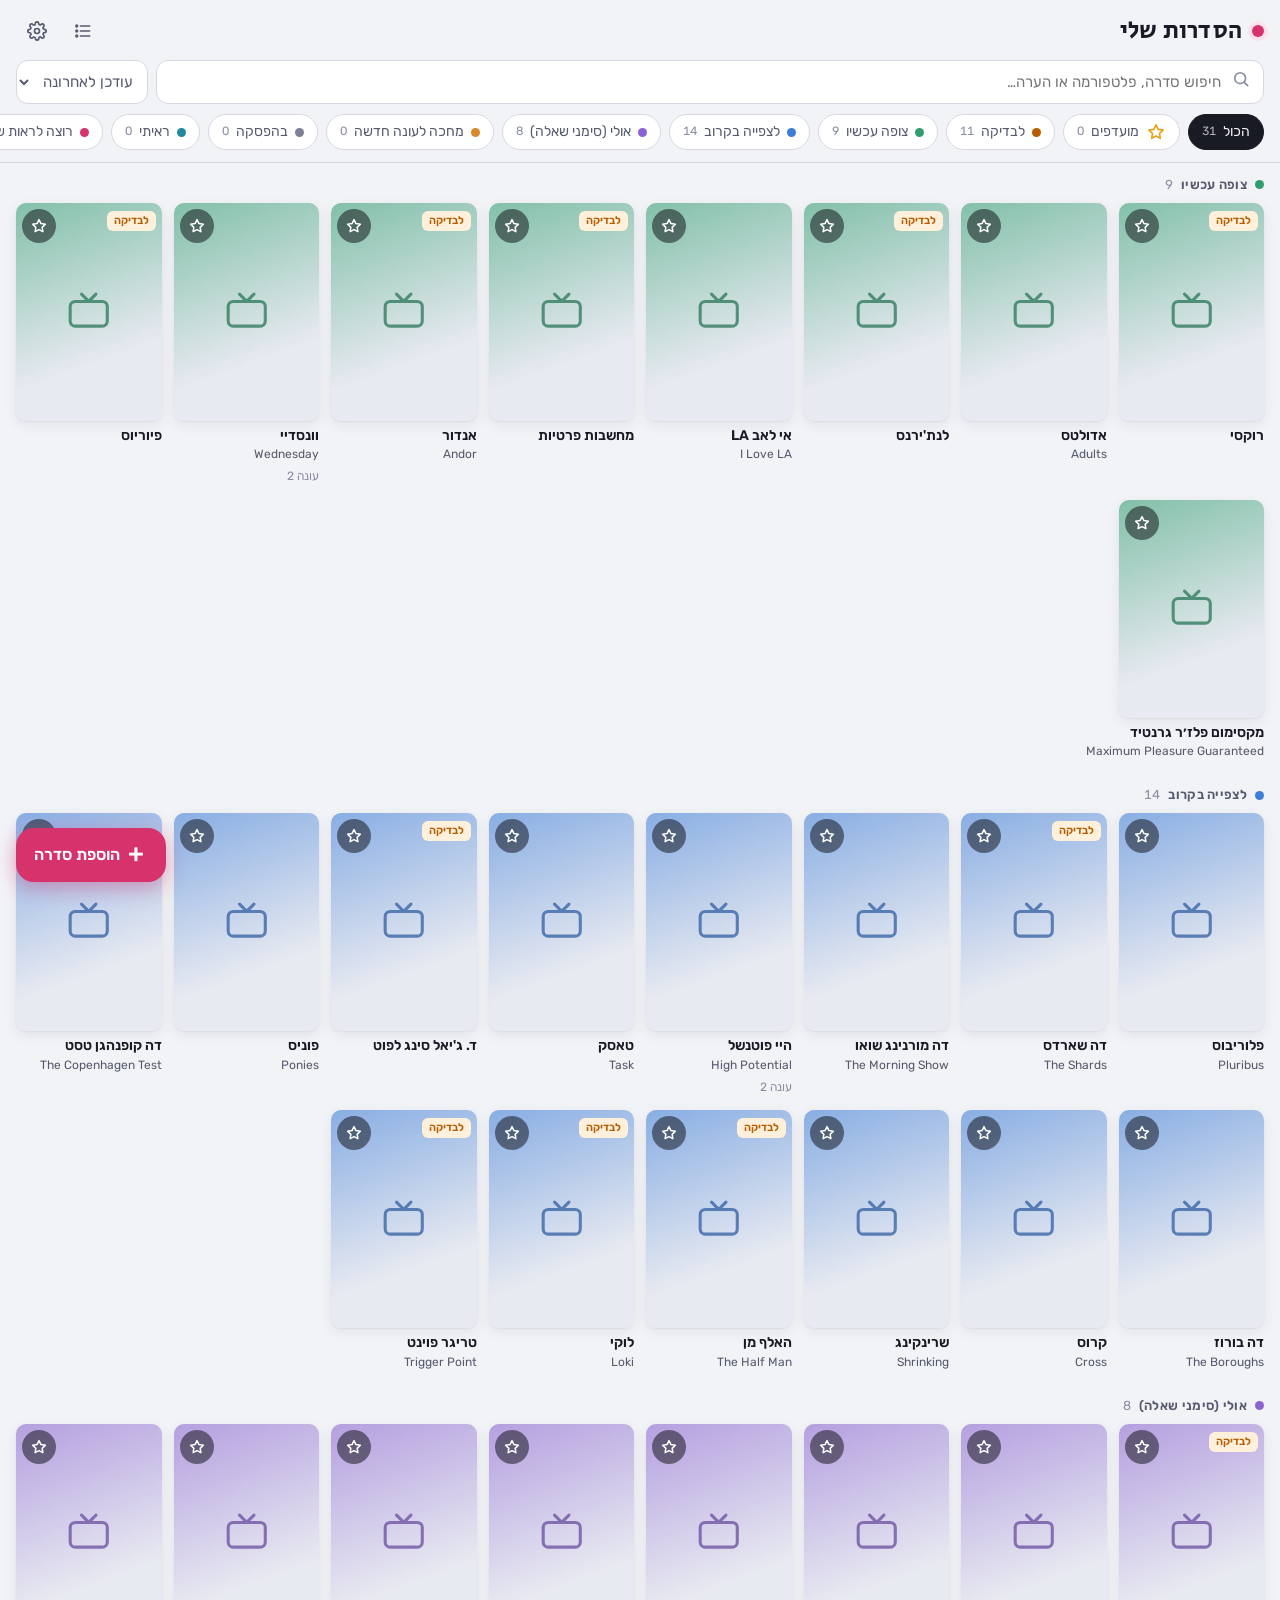
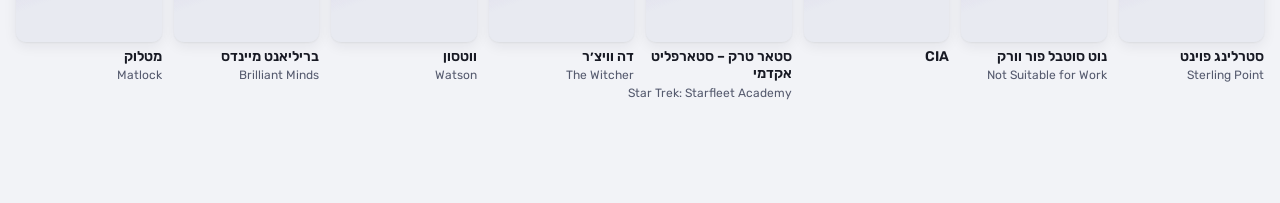
==== index.html @ a77e4aa6 "Series tracker site (static PWA) Co-Authored-By: Claude Opus 5.5 <noreply@anthropic.com> Claude-Sess" ====
<!doctype html>
<html lang="he" dir="rtl">
<head>
<meta charset="utf-8">
<meta name="viewport" content="width=device-width, initial-scale=1, viewport-fit=cover">
<title>הסדרות שלי</title>
<meta name="description" content="מעקב צפייה אישי בסדרות">
<meta name="theme-color" content="#f2f3f7" media="(prefers-color-scheme: light)">
<meta name="theme-color" content="#14151c" media="(prefers-color-scheme: dark)">
<link rel="manifest" href="manifest.webmanifest">
<link rel="icon" href="icons/icon.svg" type="image/svg+xml">
<link rel="apple-touch-icon" href="icons/icon-192.png">
<link rel="preconnect" href="https://fonts.googleapis.com">
<link rel="preconnect" href="https://fonts.gstatic.com" crossorigin>
<link rel="stylesheet" href="https://fonts.googleapis.com/css2?family=Rubik:wght@400;500;600;700&family=Secular+One&display=swap">
<link rel="stylesheet" href="styles.css">
</head>
<body>
<header class="topbar">
  <div class="topbar-row">
    <h1 class="brand"><span class="brand-dot" aria-hidden="true"></span><span id="brandText">הסדרות שלי</span></h1>
    <div class="topbar-actions">
      <button type="button" class="icon-btn" id="viewToggle" aria-label="תצוגה"></button>
      <button type="button" class="icon-btn" id="settingsBtn" aria-label="הגדרות"></button>
    </div>
  </div>
  <div class="search-row">
    <label class="search">
      <span class="search-icon" aria-hidden="true"></span>
      <input type="search" id="searchInput" autocomplete="off" enterkeyhint="search">
    </label>
    <select id="sortSelect" class="sort-select" aria-label="מיון"></select>
  </div>
  <nav class="chips" id="chips" aria-label="קטגוריות"></nav>
</header>

<main id="list" class="list" aria-live="polite"></main>

<button type="button" class="fab" id="addBtn"><span aria-hidden="true">+</span><span id="addBtnText">הוספת סדרה</span></button>

<div class="toast" id="toast" role="status" hidden></div>

<script src="app.js"></script>
</body>
</html>
---- styles.css ----
/* ---------- Tokens ---------- */
:root {
  --bg: #f2f3f7;
  --surface: #ffffff;
  --surface-2: #e8eaf1;
  --line: #d6d9e3;
  --ink: #181a24;
  --ink-2: #555a6e;
  --ink-3: #8a8fa3;
  --accent: #d6336c;        /* "on air" light */
  --accent-ink: #ffffff;
  --accent-soft: #fbe3ec;
  --star: #e8a317;
  --warn: #b85c00;
  --warn-soft: #fff0dc;
  --danger: #c23a2f;
  --shadow: 0 1px 2px rgba(24, 26, 36, .06), 0 4px 14px rgba(24, 26, 36, .07);
  --scrim: rgba(16, 17, 24, .45);
  --radius: 14px;
  --font: "Rubik", "Segoe UI", system-ui, -apple-system, Arial, sans-serif;
  --display: "Secular One", "Rubik", "Segoe UI", system-ui, Arial, sans-serif;
  color-scheme: light;
}
@media (prefers-color-scheme: dark) {
  :root:not([data-theme="light"]) {
    --bg: #14151c;
    --surface: #1d1f29;
    --surface-2: #272a36;
    --line: #333747;
    --ink: #eceef4;
    --ink-2: #a8adbf;
    --ink-3: #737891;
    --accent: #ff5c8f;
    --accent-ink: #1a0710;
    --accent-soft: #3a1a26;
    --star: #ffc53d;
    --warn: #ffb266;
    --warn-soft: #3a2a17;
    --danger: #ff7a6e;
    --shadow: 0 1px 2px rgba(0, 0, 0, .3), 0 6px 18px rgba(0, 0, 0, .28);
    --scrim: rgba(0, 0, 0, .6);
    color-scheme: dark;
  }
}
:root[data-theme="dark"] {
  --bg: #14151c;
  --surface: #1d1f29;
  --surface-2: #272a36;
  --line: #333747;
  --ink: #eceef4;
  --ink-2: #a8adbf;
  --ink-3: #737891;
  --accent: #ff5c8f;
  --accent-ink: #1a0710;
  --accent-soft: #3a1a26;
  --star: #ffc53d;
  --warn: #ffb266;
  --warn-soft: #3a2a17;
  --danger: #ff7a6e;
  --shadow: 0 1px 2px rgba(0, 0, 0, .3), 0 6px 18px rgba(0, 0, 0, .28);
  --scrim: rgba(0, 0, 0, .6);
  color-scheme: dark;
}

/* ---------- Base ---------- */
*, *::before, *::after { box-sizing: border-box; }
html { -webkit-text-size-adjust: 100%; }
body {
  margin: 0;
  background: var(--bg);
  color: var(--ink);
  font: 400 15px/1.45 var(--font);
  min-height: 100vh;
  padding-bottom: calc(96px + env(safe-area-inset-bottom, 0px));
  -webkit-tap-highlight-color: transparent;
}
body.locked { overflow: hidden; }
img { max-width: 100%; display: block; }
button, input, select, textarea { font: inherit; color: inherit; }
button { cursor: pointer; }
[hidden] { display: none !important; }
:focus-visible { outline: 2px solid var(--accent); outline-offset: 2px; }
.ltr { direction: ltr; unicode-bidi: isolate; }
svg.i { width: 20px; height: 20px; fill: none; stroke: currentColor; stroke-width: 2; stroke-linecap: round; stroke-linejoin: round; flex: none; }

/* ---------- Top bar ---------- */
.topbar {
  position: sticky;
  top: 0;
  z-index: 10;
  background: var(--bg);
  padding: calc(10px + env(safe-area-inset-top, 0px)) 16px 8px;
  border-bottom: 1px solid var(--line);
}
.topbar-row { display: flex; align-items: center; justify-content: space-between; gap: 12px; }
.brand {
  margin: 0;
  font: 400 24px/1.1 var(--display);
  display: flex; align-items: center; gap: 10px;
  letter-spacing: .2px;
}
.brand-dot {
  width: 12px; height: 12px; border-radius: 50%;
  background: var(--accent);
  box-shadow: 0 0 0 4px var(--accent-soft);
}
.topbar-actions { display: flex; gap: 4px; }
.icon-btn {
  width: 42px; height: 42px;
  display: inline-grid; place-items: center;
  border: 0; border-radius: 12px;
  background: transparent; color: var(--ink-2);
}
.icon-btn:active { background: var(--surface-2); }

.search-row { display: flex; gap: 8px; margin-top: 8px; }
.search {
  flex: 1; min-width: 0;
  display: flex; align-items: center; gap: 8px;
  background: var(--surface);
  border: 1px solid var(--line);
  border-radius: 12px;
  padding: 0 12px;
  color: var(--ink-3);
}
.search input {
  flex: 1; min-width: 0;
  border: 0; outline: 0; background: transparent;
  height: 42px; color: var(--ink);
}
.search:focus-within { border-color: var(--accent); }
.sort-select {
  flex: none; max-width: 42%;
  height: 44px; padding: 0 10px;
  border: 1px solid var(--line); border-radius: 12px;
  background: var(--surface); color: var(--ink-2);
}

.chips {
  display: flex; gap: 8px;
  overflow-x: auto; scrollbar-width: none;
  margin: 10px -16px 0; padding: 0 16px 4px;
  scroll-padding-inline: 16px;
}
.chips::-webkit-scrollbar { display: none; }
.chip {
  flex: none;
  display: inline-flex; align-items: center; gap: 7px;
  height: 36px; padding: 0 13px;
  border: 1px solid var(--line); border-radius: 999px;
  background: var(--surface); color: var(--ink-2);
  white-space: nowrap; font-size: 14px;
}
.chip .count { font-size: 12px; color: var(--ink-3); font-variant-numeric: tabular-nums; }
.chip[aria-pressed="true"] { background: var(--ink); color: var(--bg); border-color: var(--ink); }
.chip[aria-pressed="true"] .count { color: inherit; opacity: .7; }
.dot { width: 9px; height: 9px; border-radius: 50%; flex: none; background: var(--c, var(--ink-3)); }

/* ---------- List ---------- */
.list { padding: 14px 16px 0; }
.group + .group { margin-top: 22px; }
.group-head {
  display: flex; align-items: center; gap: 8px;
  margin: 0 0 10px;
  font: 600 13px/1.2 var(--font);
  color: var(--ink-2);
  letter-spacing: .3px;
}
.group-head .count { color: var(--ink-3); font-weight: 400; font-variant-numeric: tabular-nums; }

.grid { display: grid; grid-template-columns: repeat(auto-fill, minmax(104px, 1fr)); gap: 14px 12px; }
@media (min-width: 560px) { .grid { grid-template-columns: repeat(auto-fill, minmax(140px, 1fr)); } }

.card { position: relative; min-width: 0; }
.card-open, .row-open {
  display: flex; flex-direction: column; gap: 6px;
  width: 100%; min-width: 0;
  border: 0; padding: 0; margin: 0; background: none; color: inherit; text-align: start;
  border-radius: 10px;
}
.row-open { flex-direction: row; align-items: center; gap: 12px; flex: 1; }
.poster {
  position: relative;
  width: 100%; max-width: 100%;
  aspect-ratio: 2 / 3;
  border-radius: 10px;
  overflow: hidden;
  background: var(--surface-2);
  box-shadow: var(--shadow);
}
.poster img { position: absolute; inset: 0; width: 100%; height: 100%; object-fit: cover; }
.poster-fallback {
  position: absolute; inset: 0;
  display: grid; place-items: center;
  color: color-mix(in srgb, var(--c, #888) 70%, var(--ink));
  background:
    linear-gradient(160deg, color-mix(in srgb, var(--c, #888) 55%, transparent), transparent 70%),
    var(--surface-2);
}
.poster-fallback svg.i { width: 34%; height: auto; stroke-width: 1.5; opacity: .75; }
.fav-btn {
  position: absolute; top: 6px; inset-inline-end: 6px;
  width: 34px; height: 34px;
  display: grid; place-items: center;
  border: 0; border-radius: 50%;
  background: rgba(10, 11, 16, .5);
  color: #fff;
}
.fav-btn svg.i { width: 18px; height: 18px; }
.fav-btn[aria-pressed="true"] { color: var(--star); }
.fav-btn[aria-pressed="true"] svg.i { fill: currentColor; }
.flag {
  position: absolute; top: 8px; inset-inline-start: 6px;
  padding: 2px 7px; border-radius: 6px;
  font-size: 11px; font-weight: 600;
  background: var(--warn-soft); color: var(--warn);
}
.card-title {
  font-weight: 600; font-size: 14px; line-height: 1.25;
  overflow-wrap: anywhere;
  display: -webkit-box; -webkit-line-clamp: 2; -webkit-box-orient: vertical; overflow: hidden;
}
.card-sub { font-size: 12px; color: var(--ink-2); line-height: 1.25; overflow: hidden; text-overflow: ellipsis; white-space: nowrap; margin-top: -3px; }
.card-meta { font-size: 12px; color: var(--ink-3); display: flex; align-items: center; gap: 6px; flex-wrap: wrap; }

.rows { display: flex; flex-direction: column; gap: 8px; }
.row {
  display: flex; align-items: center; gap: 12px;
  width: 100%;
  padding: 8px; border: 0; border-radius: var(--radius);
  background: var(--surface); text-align: start;
  box-shadow: var(--shadow);
}
.row .poster { width: 46px; flex: none; border-radius: 7px; box-shadow: none; }

.row-main { flex: 1; min-width: 0; display: flex; flex-direction: column; gap: 3px; }
.row-title { font-weight: 600; overflow-wrap: anywhere; }
.row .fav-btn { position: static; background: transparent; color: var(--ink-3); width: 40px; height: 40px; flex: none; }
.row .fav-btn[aria-pressed="true"] { color: var(--star); }
.pill-flag { padding: 1px 6px; border-radius: 5px; font-size: 11px; font-weight: 600; background: var(--warn-soft); color: var(--warn); }

.empty {
  margin: 48px auto 0; max-width: 34ch;
  text-align: center; color: var(--ink-2);
}
.empty strong { display: block; font: 400 20px/1.3 var(--display); color: var(--ink); margin-bottom: 6px; }

/* ---------- FAB ---------- */
.fab {
  position: fixed; z-index: 11;
  inset-inline-end: 16px;
  bottom: calc(18px + env(safe-area-inset-bottom, 0px));
  display: inline-flex; align-items: center; gap: 8px;
  height: 54px; padding: 0 22px 0 18px;
  border: 0; border-radius: 18px;
  background: var(--accent); color: var(--accent-ink);
  font-weight: 600; font-size: 16px;
  box-shadow: 0 6px 20px color-mix(in srgb, var(--accent) 40%, transparent);
}
.fab span:first-child { font-size: 26px; line-height: 1; margin-top: -2px; }

/* ---------- Layers (sheets / dialogs) ---------- */
.layer {
  position: fixed; inset: 0; z-index: 50;
  display: flex; align-items: flex-end; justify-content: center;
  background: var(--scrim);
  animation: fade .16s ease-out;
}
.layer.center { align-items: center; padding: 16px; }
.sheet {
  width: 100%; max-width: 640px;
  max-height: 92vh; max-height: 92dvh;
  display: flex; flex-direction: column;
  background: var(--bg);
  border-radius: 20px 20px 0 0;
  animation: rise .2s ease-out;
}
.layer.center .sheet { border-radius: 20px; max-height: 80vh; max-width: 420px; }
.sheet-head {
  display: flex; align-items: center; gap: 8px;
  padding: 10px 12px 10px 16px;
  border-bottom: 1px solid var(--line);
}
[dir="rtl"] .sheet-head { padding: 10px 16px 10px 12px; }
.sheet-head h2 { flex: 1; margin: 0; font: 400 19px/1.2 var(--display); overflow-wrap: anywhere; }
.sheet-body {
  overflow-y: auto; overscroll-behavior: contain;
  padding: 14px 16px calc(18px + env(safe-area-inset-bottom, 0px));
  display: flex; flex-direction: column; gap: 18px;
}
.sheet-foot {
  display: flex; gap: 10px;
  padding: 10px 16px calc(12px + env(safe-area-inset-bottom, 0px));
  border-top: 1px solid var(--line);
}
@keyframes fade { from { opacity: 0; } }
@keyframes rise { from { transform: translateY(30px); opacity: .6; } }
@media (prefers-reduced-motion: reduce) {
  .layer, .sheet { animation: none; }
}

/* ---------- Form pieces ---------- */
.field { display: flex; flex-direction: column; gap: 6px; }
.field > label, .label {
  font-size: 12px; font-weight: 600; letter-spacing: .4px;
  color: var(--ink-2);
}
.hint { font-size: 12px; color: var(--ink-3); }
.input, .textarea, .select {
  width: 100%;
  border: 1px solid var(--line); border-radius: 12px;
  background: var(--surface);
  padding: 10px 12px; min-height: 46px;
}
.textarea { min-height: 84px; resize: vertical; }
.input:focus, .textarea:focus, .select:focus { outline: 0; border-color: var(--accent); }
.two { display: grid; grid-template-columns: 1fr 1fr; gap: 12px; }

.status-grid { display: flex; flex-wrap: wrap; gap: 8px; }
.status-opt {
  display: inline-flex; align-items: center; gap: 7px;
  min-height: 38px; padding: 6px 12px;
  border: 1px solid var(--line); border-radius: 999px;
  background: var(--surface); color: var(--ink);
  font-size: 14px; text-align: start;
}
.status-opt[aria-checked="true"] {
  border-color: var(--c);
  background: color-mix(in srgb, var(--c) 16%, var(--surface));
  font-weight: 600;
}

.toggle-row {
  display: flex; align-items: center; justify-content: space-between; gap: 12px;
  padding: 10px 12px; border-radius: 12px;
  background: var(--surface); border: 1px solid var(--line);
}
.switch {
  position: relative; width: 48px; height: 28px; flex: none;
  border: 0; border-radius: 999px; background: var(--line);
}
.switch::after {
  content: ""; position: absolute; top: 3px; inset-inline-start: 3px;
  width: 22px; height: 22px; border-radius: 50%; background: #fff;
  transition: transform .15s;
}
.switch[aria-checked="true"] { background: var(--accent); }
[dir="ltr"] .switch[aria-checked="true"]::after { transform: translateX(20px); }
[dir="rtl"] .switch[aria-checked="true"]::after { transform: translateX(-20px); }

.stars { display: flex; gap: 2px; direction: ltr; }
[dir="rtl"] .stars { flex-direction: row-reverse; justify-content: flex-end; }
.star-btn { width: 42px; height: 42px; border: 0; background: none; color: var(--ink-3); display: grid; place-items: center; }
.star-btn svg.i { width: 26px; height: 26px; }
.star-btn.on { color: var(--star); }
.star-btn.on svg.i { fill: currentColor; }

.btn {
  display: inline-flex; align-items: center; justify-content: center; gap: 8px;
  min-height: 46px; padding: 0 16px;
  border: 1px solid var(--line); border-radius: 12px;
  background: var(--surface); color: var(--ink);
  font-weight: 500;
}
.btn.primary { background: var(--accent); border-color: var(--accent); color: var(--accent-ink); font-weight: 600; }
.btn.danger { color: var(--danger); }
.btn.danger.solid { background: var(--danger); border-color: var(--danger); color: #fff; }
.btn.grow { flex: 1; }
.btn.small { min-height: 38px; padding: 0 12px; font-size: 14px; }
.btn:disabled { opacity: .5; }
.btn-row { display: flex; flex-wrap: wrap; gap: 8px; }

.image-edit { display: flex; gap: 14px; align-items: flex-start; }
.image-edit .poster { width: 96px; flex: none; }
.image-edit .btn-row { flex-direction: column; flex: 1; }
.image-edit .btn { justify-content: flex-start; }

.notice {
  padding: 10px 12px; border-radius: 12px;
  background: var(--warn-soft); color: var(--warn);
  font-size: 14px;
  display: flex; flex-direction: column; gap: 8px; align-items: flex-start;
}
.error-text { color: var(--danger); font-size: 14px; }

/* ---------- TVmaze results ---------- */
.results { display: flex; flex-direction: column; gap: 8px; }
.result {
  display: flex; align-items: center; gap: 12px;
  width: 100%; padding: 8px;
  border: 1px solid var(--line); border-radius: 12px;
  background: var(--surface); text-align: start;
}
.result .poster { width: 52px; flex: none; border-radius: 6px; box-shadow: none; }
.result-main { flex: 1; min-width: 0; display: flex; flex-direction: column; gap: 2px; }
.result-name { font-weight: 600; overflow-wrap: anywhere; }
.result-meta { font-size: 12px; color: var(--ink-3); }
.source-note { font-size: 12px; color: var(--ink-3); }
.source-note a { color: inherit; }

/* ---------- Settings ---------- */
.section { display: flex; flex-direction: column; gap: 10px; }
.section h3 { margin: 0; font: 400 17px/1.2 var(--display); }
.seg { display: flex; border: 1px solid var(--line); border-radius: 12px; overflow: hidden; background: var(--surface); }
.seg button { flex: 1; min-height: 42px; border: 0; background: none; color: var(--ink-2); }
.seg button[aria-pressed="true"] { background: var(--ink); color: var(--bg); font-weight: 600; }
.cat-row {
  display: grid;
  grid-template-columns: 38px 1fr auto;
  gap: 8px; align-items: center;
  padding: 10px; border-radius: 12px;
  background: var(--surface); border: 1px solid var(--line);
}
.cat-row input[type="color"] { width: 34px; height: 34px; padding: 0; border: 0; border-radius: 50%; background: none; }
.cat-names { display: flex; flex-direction: column; gap: 6px; min-width: 0; }
.cat-names .input { min-height: 38px; padding: 6px 10px; }
.cat-tools { display: flex; flex-direction: column; align-items: center; gap: 2px; }
.cat-tools .icon-btn { width: 36px; height: 32px; }
.cat-foot { grid-column: 1 / -1; display: flex; align-items: center; justify-content: space-between; gap: 8px; font-size: 12px; color: var(--ink-3); }
.cat-foot .btn { min-height: 32px; }

/* ---------- Toast ---------- */
.toast {
  position: fixed; z-index: 90;
  left: 50%; transform: translateX(-50%);
  bottom: calc(86px + env(safe-area-inset-bottom, 0px));
  max-width: calc(100% - 32px);
  padding: 10px 16px; border-radius: 12px;
  background: var(--ink); color: var(--bg);
  font-size: 14px; box-shadow: var(--shadow);
}
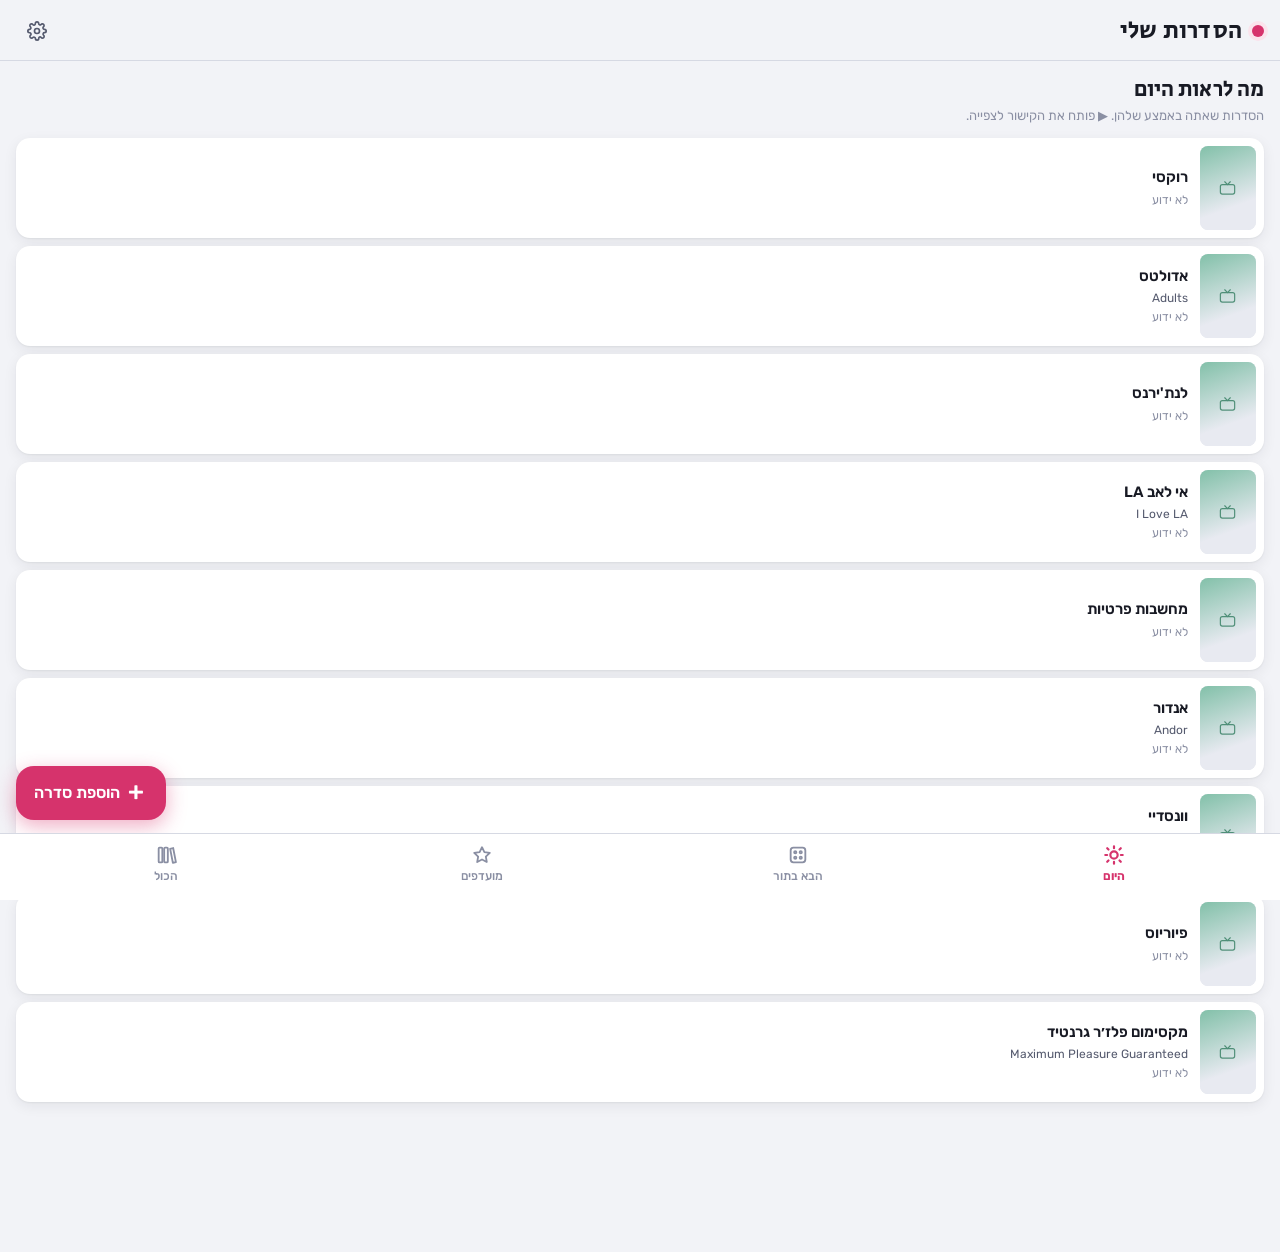
==== commit fe5fa509: "Pages (Today / Up next / Favorites / All), fixed platform list, IMDb links - Bottom navigation with " ====
--- a/index.html
+++ b/index.html
@@ -24,6 +24,7 @@
       <button type="button" class="icon-btn" id="settingsBtn" aria-label="הגדרות"></button>
     </div>
   </div>
+  <div id="libraryTools">
   <div class="search-row">
     <label class="search">
       <span class="search-icon" aria-hidden="true"></span>
@@ -32,12 +33,15 @@
     <select id="sortSelect" class="sort-select" aria-label="מיון"></select>
   </div>
   <nav class="chips" id="chips" aria-label="קטגוריות"></nav>
+  </div>
 </header>
 
 <main id="list" class="list" aria-live="polite"></main>
 
 <button type="button" class="fab" id="addBtn"><span aria-hidden="true">+</span><span id="addBtnText">הוספת סדרה</span></button>
 
+<nav class="bottom-nav" id="bottomNav" aria-label="דפים"></nav>
+
 <div class="toast" id="toast" role="status" hidden></div>
 
 <script src="app.js"></script>
--- a/styles.css
+++ b/styles.css
@@ -71,7 +71,7 @@
   color: var(--ink);
   font: 400 15px/1.45 var(--font);
   min-height: 100vh;
-  padding-bottom: calc(96px + env(safe-area-inset-bottom, 0px));
+  padding-bottom: calc(150px + env(safe-area-inset-bottom, 0px));
   -webkit-tap-highlight-color: transparent;
 }
 body.locked { overflow: hidden; }
@@ -209,6 +209,29 @@
 .fav-btn svg.i { width: 18px; height: 18px; }
 .fav-btn[aria-pressed="true"] { color: var(--star); }
 .fav-btn[aria-pressed="true"] svg.i { fill: currentColor; }
+.poster-overlay {
+  position: absolute; top: 0; left: 0; right: 0;
+  aspect-ratio: 2 / 3; max-width: 100%;
+  pointer-events: none; z-index: 1;
+}
+.play-btn {
+  position: absolute; bottom: 6px; inset-inline-end: 6px;
+  width: 38px; height: 38px;
+  display: grid; place-items: center;
+  border-radius: 50%;
+  background: var(--accent); color: var(--accent-ink);
+  box-shadow: 0 2px 8px rgba(0, 0, 0, .35);
+  pointer-events: auto;
+}
+.play-btn svg.i, .row-play svg.i, .watch-big svg.i { fill: currentColor; stroke: none; }
+.row-play {
+  width: 40px; height: 40px; flex: none;
+  display: grid; place-items: center;
+  border-radius: 50%;
+  background: var(--accent); color: var(--accent-ink);
+}
+.watch-big { text-decoration: none; font-size: 16px; }
+.fav-btn { z-index: 2; }
 .flag {
   position: absolute; top: 8px; inset-inline-start: 6px;
   padding: 2px 7px; border-radius: 6px;
@@ -249,7 +272,7 @@
 .fab {
   position: fixed; z-index: 11;
   inset-inline-end: 16px;
-  bottom: calc(18px + env(safe-area-inset-bottom, 0px));
+  bottom: calc(80px + env(safe-area-inset-bottom, 0px));
   display: inline-flex; align-items: center; gap: 8px;
   height: 54px; padding: 0 22px 0 18px;
   border: 0; border-radius: 18px;
@@ -423,9 +446,84 @@
 .toast {
   position: fixed; z-index: 90;
   left: 50%; transform: translateX(-50%);
-  bottom: calc(86px + env(safe-area-inset-bottom, 0px));
+  bottom: calc(146px + env(safe-area-inset-bottom, 0px));
+  display: flex; align-items: center; gap: 12px;
   max-width: calc(100% - 32px);
   padding: 10px 16px; border-radius: 12px;
   background: var(--ink); color: var(--bg);
   font-size: 14px; box-shadow: var(--shadow);
 }
+
+/* ---------- Bottom navigation ---------- */
+.bottom-nav {
+  position: fixed; z-index: 12;
+  left: 0; right: 0; bottom: 0;
+  display: grid; grid-template-columns: repeat(4, 1fr);
+  padding: 6px 8px calc(6px + env(safe-area-inset-bottom, 0px));
+  background: var(--surface);
+  border-top: 1px solid var(--line);
+}
+.bottom-nav button {
+  display: flex; flex-direction: column; align-items: center; gap: 2px;
+  min-height: 54px; padding: 4px 0;
+  border: 0; border-radius: 12px; background: none;
+  color: var(--ink-3); font-size: 12px; font-weight: 500;
+}
+.bottom-nav button svg.i { width: 22px; height: 22px; }
+.bottom-nav button[aria-current="page"] { color: var(--accent); font-weight: 700; }
+.bottom-nav button[aria-current="page"] svg.i { stroke-width: 2.4; }
+
+/* ---------- Page heads ---------- */
+.page-head { margin: 2px 0 12px; }
+.page-title { margin: 0; font: 400 22px/1.2 var(--display); }
+.page-hint { margin: 4px 0 0; font-size: 13px; color: var(--ink-3); }
+.page-chips { margin: 0 -16px 14px; }
+.group-head { margin-top: 0; }
+.muted { color: var(--ink-3); }
+a.btn { text-decoration: none; }
+
+/* Today / Up next rows */
+.trow {
+  display: flex; align-items: center; gap: 10px; flex-wrap: wrap;
+  padding: 8px; border-radius: var(--radius);
+  background: var(--surface); box-shadow: var(--shadow);
+}
+.trow .row-open { min-width: 60%; }
+.trow .poster { width: 56px; flex: none; border-radius: 8px; box-shadow: none; }
+.trow-actions { display: flex; gap: 6px; margin-inline-start: auto; }
+.watch-now svg.i, .trow-actions svg.i, .pick svg.i[viewBox] { width: 16px; height: 16px; }
+.watch-now svg.i, .trow-actions .primary svg.i, .pick .primary svg.i { fill: currentColor; stroke: none; }
+.watch-now { flex: none; }
+
+/* Pick for me */
+.pick-btn { width: 100%; margin-bottom: 18px; min-height: 52px; font-size: 16px; border-style: dashed; }
+.pick {
+  display: flex; gap: 14px; align-items: flex-start;
+  margin-bottom: 20px; padding: 12px;
+  border-radius: 18px; border: 2px solid var(--accent);
+  background: var(--accent-soft);
+}
+.pick-poster { width: 96px; flex: none; }
+.pick-main { flex: 1; min-width: 0; display: flex; flex-direction: column; gap: 4px; }
+.pick-title { font: 400 20px/1.2 var(--display); overflow-wrap: anywhere; }
+.pick .btn-row { margin-top: 6px; }
+.pick .btn { background: var(--surface); }
+.pick .btn.primary { background: var(--accent); }
+
+/* Editor extras */
+.top-actions .btn { flex: 1; min-width: 40%; }
+.imdb-btn { background: #f5c518; border-color: #f5c518; color: #111; font-weight: 700; }
+
+/* Settings extras */
+.pf-row { display: grid; grid-template-columns: 1fr auto auto; gap: 8px; align-items: center; }
+.cat-page { grid-column: 1 / -1; display: flex; align-items: center; gap: 10px; }
+.cat-page .select { min-height: 38px; padding: 6px 10px; flex: 1; }
+
+.toast-action {
+  border: 0; background: none; color: var(--accent);
+  font-weight: 700; padding: 4px 6px; margin-inline-start: auto;
+}
+
+.card-sub { display: block; margin-top: 0; }
+.start-btn { color: var(--accent); border-color: color-mix(in srgb, var(--accent) 45%, var(--line)); font-weight: 600; }
+.start-btn svg.i { fill: currentColor; stroke: none; width: 14px; height: 14px; }
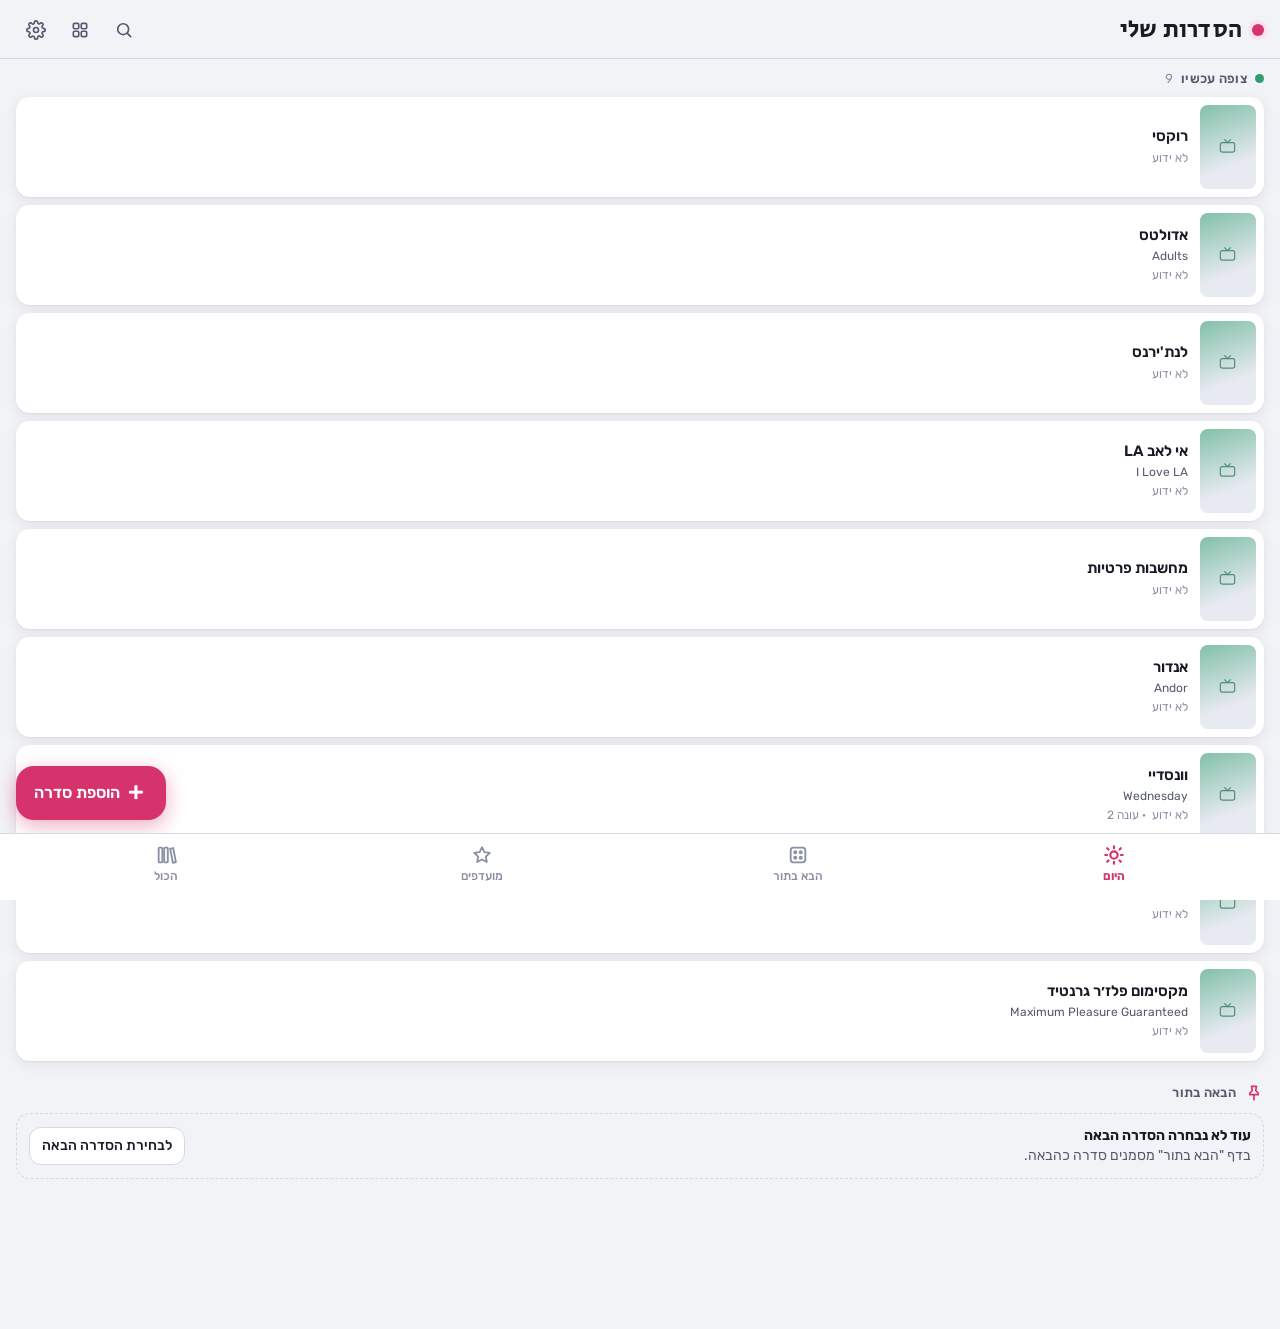
==== commit 268acb32: "Cleaner pages, global search, per-page grid/list, small swipe menu, designs - Pages drop their title" ====
--- a/index.html
+++ b/index.html
@@ -20,19 +20,21 @@
   <div class="topbar-row">
     <h1 class="brand"><span class="brand-dot" aria-hidden="true"></span><span id="brandText">הסדרות שלי</span></h1>
     <div class="topbar-actions">
+      <button type="button" class="icon-btn" id="searchBtn" aria-label="חיפוש"></button>
       <button type="button" class="icon-btn" id="viewToggle" aria-label="תצוגה"></button>
       <button type="button" class="icon-btn" id="settingsBtn" aria-label="הגדרות"></button>
     </div>
   </div>
-  <div id="libraryTools">
-  <div class="search-row">
+  <div class="search-bar" id="searchBar" hidden>
     <label class="search">
       <span class="search-icon" aria-hidden="true"></span>
       <input type="search" id="searchInput" autocomplete="off" enterkeyhint="search">
     </label>
+    <button type="button" class="icon-btn" id="searchClose" aria-label="סגירה"></button>
+  </div>
+  <div class="lib-row" id="libraryTools">
     <select id="sortSelect" class="sort-select" aria-label="מיון"></select>
-  </div>
-  <nav class="chips" id="chips" aria-label="קטגוריות"></nav>
+    <nav class="chips" id="chips" aria-label="קטגוריות"></nav>
   </div>
 </header>
 
--- a/styles.css
+++ b/styles.css
@@ -527,3 +527,203 @@
 .card-sub { display: block; margin-top: 0; }
 .start-btn { color: var(--accent); border-color: color-mix(in srgb, var(--accent) 45%, var(--line)); font-weight: 600; }
 .start-btn svg.i { fill: currentColor; stroke: none; width: 14px; height: 14px; }
+
+/* Next up */
+.next-row { border: 2px solid var(--accent); }
+.trow.is-next { box-shadow: inset 0 0 0 2px var(--accent), var(--shadow); }
+.next-toggle svg.i { width: 15px; height: 15px; }
+.next-toggle[aria-pressed="true"] { background: var(--accent-soft); border-color: var(--accent); color: var(--accent); font-weight: 700; }
+.next-empty {
+  display: flex; align-items: center; justify-content: space-between; gap: 12px; flex-wrap: wrap;
+  padding: 12px; border-radius: var(--radius);
+  border: 1.5px dashed var(--line); color: var(--ink-2); font-size: 14px;
+}
+.next-empty strong { color: var(--ink); }
+
+/* Swipe to move */
+.card, .row, .trow { touch-action: pan-y; transition: transform .18s ease-out, opacity .18s; }
+.card.swiping, .row.swiping, .trow.swiping { transition: none; }
+@media (prefers-reduced-motion: reduce) { .card, .row, .trow { transition: none; } }
+.move-list { display: flex; flex-direction: column; gap: 8px; }
+.move-opt {
+  display: flex; align-items: center; gap: 10px;
+  width: 100%; min-height: 50px; padding: 0 14px;
+  border: 1px solid var(--line); border-radius: 12px;
+  background: var(--surface); color: var(--ink);
+  font-size: 16px; text-align: start;
+}
+.move-opt .hint { margin-inline-start: auto; }
+.move-opt .dot { width: 12px; height: 12px; }
+.move-opt[aria-current="true"] { border-color: var(--c); background: color-mix(in srgb, var(--c) 14%, var(--surface)); font-weight: 600; }
+
+/* ---------- Search bar + library row ---------- */
+.search-bar { display: flex; align-items: center; gap: 6px; margin-top: 8px; }
+.search-bar .search { flex: 1; }
+.lib-row { display: flex; align-items: center; gap: 8px; margin-top: 8px; }
+.lib-row .sort-select { height: 36px; max-width: 34%; padding: 0 8px; font-size: 13px; }
+.lib-row .chips { flex: 1; min-width: 0; margin: 0; padding: 0 0 2px; }
+.topbar-actions .icon-btn { width: 40px; height: 40px; }
+.list { padding-top: 12px; }
+
+/* ---------- Editor selects ---------- */
+.select {
+  appearance: none; -webkit-appearance: none;
+  background-image: linear-gradient(45deg, transparent 50%, var(--ink-3) 50%), linear-gradient(135deg, var(--ink-3) 50%, transparent 50%);
+  background-size: 6px 6px, 6px 6px;
+  background-repeat: no-repeat;
+  background-position: left 16px center, left 10px center;
+  padding-inline-end: 30px;
+}
+[dir="ltr"] .select { background-position: right 10px center, right 16px center; }
+#fStatus { border-inline-start: 5px solid var(--c, var(--line)); }
+.compact-toggle { min-height: 46px; padding: 6px 12px; }
+
+/* ---------- Small move menu ---------- */
+.pop-layer { background: rgba(10, 11, 16, .25); align-items: stretch; justify-content: stretch; }
+.pop {
+  position: fixed; left: 12px; top: 30%;
+  width: min(250px, calc(100vw - 24px));
+  max-height: calc(100vh - 16px); overflow-y: auto;
+  padding: 6px;
+  border-radius: 16px;
+  background: var(--surface); border: 1px solid var(--line);
+  box-shadow: 0 12px 36px rgba(0, 0, 0, .28);
+  animation: pop-in .14s ease-out;
+}
+@keyframes pop-in { from { opacity: 0; transform: scale(.96); } }
+@media (prefers-reduced-motion: reduce) { .pop { animation: none; } }
+.pop-title {
+  padding: 6px 10px 6px; font-size: 12px; font-weight: 600; color: var(--ink-3);
+  white-space: nowrap; overflow: hidden; text-overflow: ellipsis;
+}
+.pop-opt {
+  display: flex; align-items: center; gap: 10px;
+  width: 100%; min-height: 40px; padding: 0 10px;
+  border: 0; border-radius: 10px; background: none; color: var(--ink);
+  font-size: 15px; text-align: start;
+}
+.pop-opt:active, .pop-opt:focus-visible { background: var(--surface-2); }
+.pop-opt[aria-current="true"] { background: color-mix(in srgb, var(--c) 16%, var(--surface)); font-weight: 600; }
+.pop-opt svg.i { width: 17px; height: 17px; color: var(--ink-3); }
+.pop-opt[aria-pressed="true"] { color: var(--accent); font-weight: 600; }
+.pop-opt[aria-pressed="true"] svg.i { color: var(--accent); }
+.pop-sep { height: 1px; margin: 4px 6px; background: var(--line); }
+.card.is-next .poster { box-shadow: 0 0 0 3px var(--accent), var(--shadow); }
+
+/* ---------- Design picker ---------- */
+.design-list { display: flex; flex-direction: column; gap: 8px; }
+.design-opt {
+  display: flex; align-items: center; gap: 12px;
+  width: 100%; padding: 10px 12px;
+  border: 1px solid var(--line); border-radius: 14px;
+  background: var(--surface); color: var(--ink); text-align: start;
+}
+.design-opt > span:last-child { display: flex; flex-direction: column; gap: 2px; }
+.design-opt[aria-pressed="true"] { border-color: var(--accent); box-shadow: inset 0 0 0 1px var(--accent); }
+.design-swatch { display: grid; grid-template-columns: repeat(3, 12px); gap: 3px; padding: 7px; border-radius: 10px; flex: none; }
+.design-swatch i { display: block; height: 22px; border-radius: 3px; }
+.design-swatch-classic { background: #eef0f5; }
+.design-swatch-classic i { background: #fff; box-shadow: 0 1px 3px rgba(0,0,0,.2); }
+.design-swatch-classic i:first-child { background: #d6336c; }
+.design-swatch-cinema { background: #0c0b10; }
+.design-swatch-cinema i { background: #22202a; height: 30px; }
+.design-swatch-cinema i:first-child { background: #e8b64c; }
+.design-swatch-compact { background: #f7f7f5; grid-template-columns: 36px; }
+.design-swatch-compact i { height: 5px; background: #c9ccd4; }
+.design-swatch-compact i:first-child { background: #2f7d6d; }
+
+/* =================================================================
+   Design: Cinema — always dark, poster-first, floating navigation
+   ================================================================= */
+:root[data-design="cinema"] {
+  --bg: #0c0b10;
+  --surface: #17161d;
+  --surface-2: #211f29;
+  --line: #2c2a35;
+  --ink: #f4efe4;
+  --ink-2: #bdb6a8;
+  --ink-3: #847d71;
+  --accent: #e8b64c;
+  --accent-ink: #1a1405;
+  --accent-soft: #3a2f16;
+  --star: #f1c75b;
+  --warn: #ffb266;
+  --warn-soft: #3a2a17;
+  --danger: #ff7a6e;
+  --shadow: 0 8px 22px rgba(0, 0, 0, .5);
+  --scrim: rgba(0, 0, 0, .66);
+  color-scheme: dark;
+}
+[data-design="cinema"] .topbar { border-bottom: 0; background: linear-gradient(var(--bg) 70%, transparent); }
+[data-design="cinema"] .brand { font-size: 22px; letter-spacing: .5px; }
+[data-design="cinema"] .grid { grid-template-columns: repeat(2, minmax(0, 1fr)); gap: 18px 14px; }
+@media (min-width: 560px) { [data-design="cinema"] .grid { grid-template-columns: repeat(auto-fill, minmax(180px, 1fr)); } }
+[data-design="cinema"] .poster { border-radius: 14px; }
+[data-design="cinema"] .card-title { font: 400 17px/1.2 var(--display); }
+[data-design="cinema"] .group-head { font: 400 19px/1.2 var(--display); color: var(--ink); letter-spacing: .2px; margin-bottom: 12px; }
+[data-design="cinema"] .group-head .dot { width: 8px; height: 22px; border-radius: 3px; }
+[data-design="cinema"] .group + .group { margin-top: 30px; }
+[data-design="cinema"] .row, [data-design="cinema"] .trow { background: var(--surface); box-shadow: none; border: 1px solid var(--line); }
+[data-design="cinema"] .row .poster, [data-design="cinema"] .trow .poster { width: 72px; border-radius: 10px; }
+[data-design="cinema"] .row-title { font: 400 17px/1.2 var(--display); }
+[data-design="cinema"] .bottom-nav {
+  left: 14px; right: 14px; bottom: calc(10px + env(safe-area-inset-bottom, 0px));
+  padding: 4px 6px; border-radius: 22px; border: 1px solid var(--line);
+  background: color-mix(in srgb, var(--surface) 88%, transparent);
+  backdrop-filter: blur(12px); -webkit-backdrop-filter: blur(12px);
+  box-shadow: 0 10px 30px rgba(0, 0, 0, .55);
+}
+[data-design="cinema"] .bottom-nav button { min-height: 50px; }
+[data-design="cinema"] .fab {
+  width: 58px; height: 58px; padding: 0; justify-content: center; border-radius: 50%;
+  bottom: calc(86px + env(safe-area-inset-bottom, 0px));
+}
+[data-design="cinema"] .fab #addBtnText { position: absolute; width: 1px; height: 1px; overflow: hidden; clip: rect(0 0 0 0); }
+[data-design="cinema"] .fab span:first-child { margin: -3px 0 0; font-size: 30px; }
+[data-design="cinema"] .next-row, [data-design="cinema"] .pick { background: linear-gradient(120deg, var(--accent-soft), var(--surface)); }
+[data-design="cinema"] .imdb-btn { color: #111; }
+
+/* =================================================================
+   Design: Compact — dense list, small thumbnails, flat surfaces
+   ================================================================= */
+[data-design="compact"] body { font-size: 14px; }
+[data-design="compact"] .topbar { padding-top: calc(6px + env(safe-area-inset-top, 0px)); padding-bottom: 6px; }
+[data-design="compact"] .brand { font-size: 19px; }
+[data-design="compact"] .brand-dot { width: 9px; height: 9px; box-shadow: none; }
+[data-design="compact"] .list { padding-top: 8px; }
+[data-design="compact"] .group + .group { margin-top: 14px; }
+[data-design="compact"] .group-head { margin-bottom: 4px; font-size: 12px; text-transform: uppercase; }
+[data-design="compact"] .rows { gap: 0; border-radius: 12px; overflow: hidden; border: 1px solid var(--line); }
+[data-design="compact"] .row, [data-design="compact"] .trow {
+  border-radius: 0; box-shadow: none; padding: 6px 10px; gap: 8px;
+  background: var(--surface); border-bottom: 1px solid var(--line);
+}
+[data-design="compact"] .rows > :last-child { border-bottom: 0; }
+[data-design="compact"] .row .poster, [data-design="compact"] .trow .poster { width: 34px; border-radius: 5px; }
+[data-design="compact"] .poster-fallback svg.i { width: 50%; }
+[data-design="compact"] .row-main { gap: 0; }
+[data-design="compact"] .row-title { font-size: 14px; }
+[data-design="compact"] .card-sub, [data-design="compact"] .card-meta { font-size: 11px; }
+[data-design="compact"] .trow .row-open { min-width: 50%; }
+[data-design="compact"] .btn.small { min-height: 32px; padding: 0 10px; font-size: 13px; }
+[data-design="compact"] .grid { grid-template-columns: repeat(auto-fill, minmax(78px, 1fr)); gap: 10px 8px; }
+[data-design="compact"] .grid .poster { border-radius: 6px; box-shadow: none; }
+[data-design="compact"] .grid .card-title { font-size: 12px; }
+[data-design="compact"] .grid .card-sub { display: none; }
+[data-design="compact"] .fav-btn { width: 26px; height: 26px; top: 4px; inset-inline-end: 4px; }
+[data-design="compact"] .fav-btn svg.i { width: 14px; height: 14px; }
+[data-design="compact"] .play-btn { width: 28px; height: 28px; bottom: 4px; inset-inline-end: 4px; }
+[data-design="compact"] .play-btn svg.i { width: 14px; height: 14px; }
+[data-design="compact"] .flag { font-size: 9px; padding: 1px 4px; top: 4px; inset-inline-start: 4px; }
+[data-design="compact"] .chip { height: 30px; padding: 0 10px; font-size: 13px; }
+[data-design="compact"] .bottom-nav { padding-top: 2px; padding-bottom: calc(2px + env(safe-area-inset-bottom, 0px)); }
+[data-design="compact"] .bottom-nav button { min-height: 44px; font-size: 11px; }
+[data-design="compact"] .fab { height: 46px; padding: 0 16px 0 14px; border-radius: 14px; font-size: 14px; bottom: calc(62px + env(safe-area-inset-bottom, 0px)); }
+[data-design="compact"] body { padding-bottom: calc(120px + env(safe-area-inset-bottom, 0px)); }
+[data-design="compact"] .pick { padding: 8px; gap: 10px; }
+[data-design="compact"] .pick-poster { width: 64px; }
+[data-design="compact"] .pick-btn { min-height: 40px; margin-bottom: 12px; }
+
+/* A swiped row must never make the page scroll sideways (RTL overflows to the left). */
+.list { overflow-x: clip; }
+[data-design="compact"] .next-row { border-radius: 12px; border: 2px solid var(--accent); }
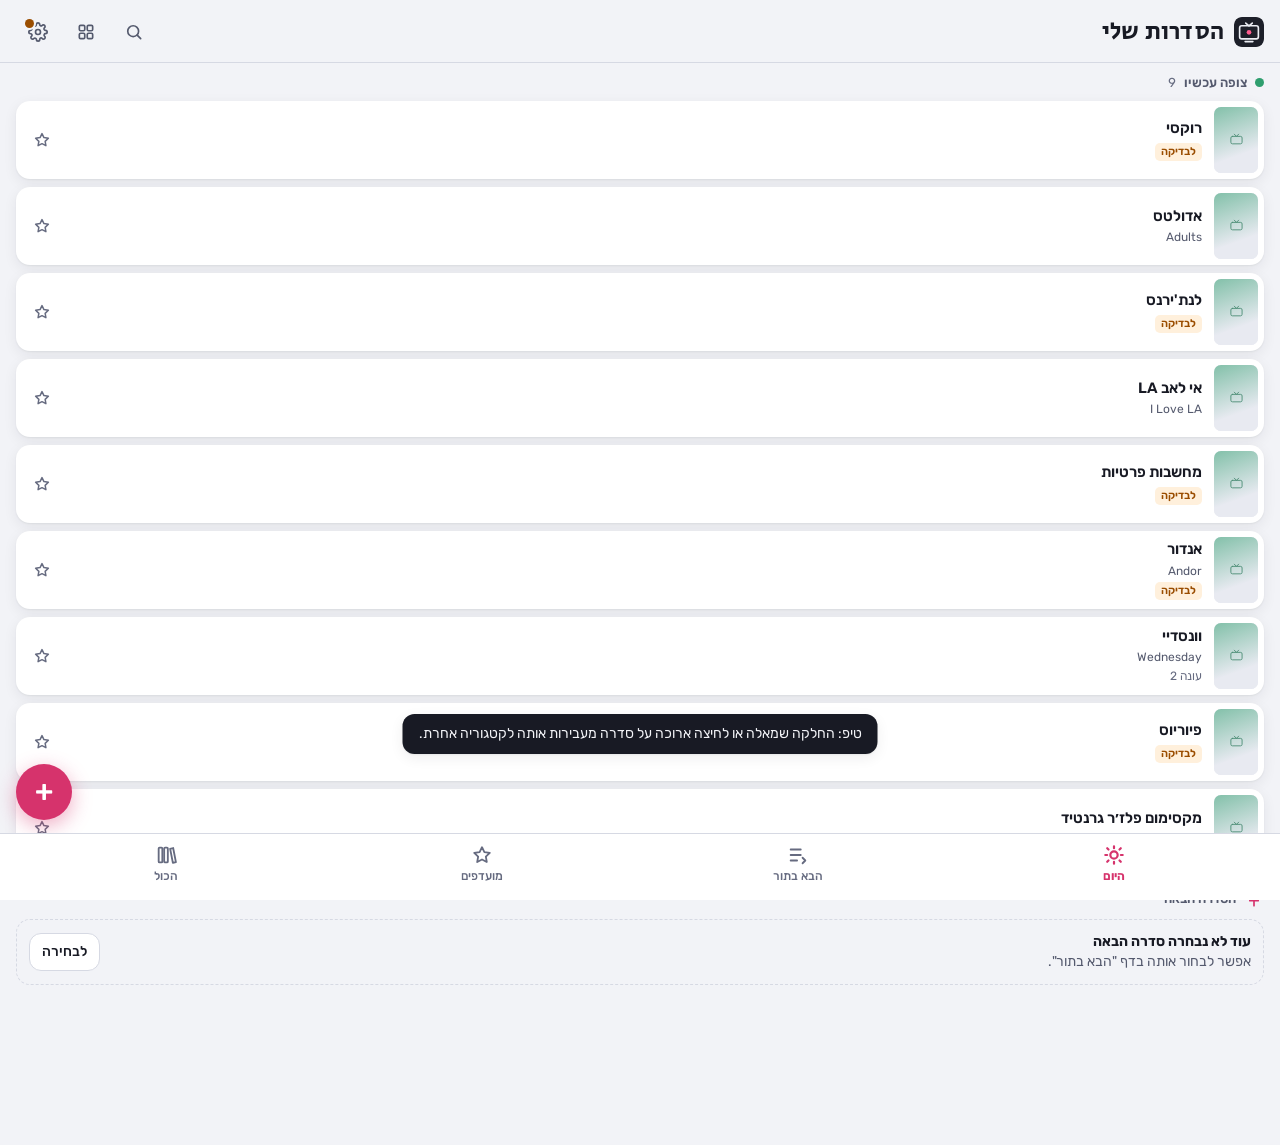
==== commit 8618a9a9: "New logo: fanned posters with a play button and a favorite star - App icon (192/512 PNG + SVG), a ma" ====
--- a/index.html
+++ b/index.html
@@ -9,6 +9,7 @@
 <meta name="theme-color" content="#14151c" media="(prefers-color-scheme: dark)">
 <link rel="manifest" href="manifest.webmanifest">
 <link rel="icon" href="icons/icon.svg" type="image/svg+xml">
+<link rel="icon" href="icons/favicon-32.png" sizes="32x32" type="image/png">
 <link rel="apple-touch-icon" href="icons/icon-192.png">
 <link rel="preconnect" href="https://fonts.googleapis.com">
 <link rel="preconnect" href="https://fonts.gstatic.com" crossorigin>
@@ -18,7 +19,7 @@
 <body>
 <header class="topbar">
   <div class="topbar-row">
-    <h1 class="brand"><span class="brand-dot" aria-hidden="true"></span><span id="brandText">הסדרות שלי</span></h1>
+    <h1 class="brand"><img class="brand-logo" src="icons/icon.svg" alt="" width="30" height="30"><span id="brandText">הסדרות שלי</span></h1>
     <div class="topbar-actions">
       <button type="button" class="icon-btn" id="searchBtn" aria-label="חיפוש"></button>
       <button type="button" class="icon-btn" id="viewToggle" aria-label="תצוגה"></button>
--- a/styles.css
+++ b/styles.css
@@ -6,12 +6,13 @@
   --line: #d6d9e3;
   --ink: #181a24;
   --ink-2: #555a6e;
-  --ink-3: #8a8fa3;
+  --ink-3: #666b80;
+  --field-line: #a3a8b8;
   --accent: #d6336c;        /* "on air" light */
   --accent-ink: #ffffff;
   --accent-soft: #fbe3ec;
-  --star: #e8a317;
-  --warn: #b85c00;
+  --star: #b07800;
+  --warn: #9a4d00;
   --warn-soft: #fff0dc;
   --danger: #c23a2f;
   --shadow: 0 1px 2px rgba(24, 26, 36, .06), 0 4px 14px rgba(24, 26, 36, .07);
@@ -29,7 +30,8 @@
     --line: #333747;
     --ink: #eceef4;
     --ink-2: #a8adbf;
-    --ink-3: #737891;
+    --ink-3: #8a8fa3;
+    --field-line: #4d5266;
     --accent: #ff5c8f;
     --accent-ink: #1a0710;
     --accent-soft: #3a1a26;
@@ -49,7 +51,8 @@
   --line: #333747;
   --ink: #eceef4;
   --ink-2: #a8adbf;
-  --ink-3: #737891;
+  --ink-3: #8a8fa3;
+  --field-line: #4d5266;
   --accent: #ff5c8f;
   --accent-ink: #1a0710;
   --accent-soft: #3a1a26;
@@ -331,7 +334,7 @@
 .hint { font-size: 12px; color: var(--ink-3); }
 .input, .textarea, .select {
   width: 100%;
-  border: 1px solid var(--line); border-radius: 12px;
+  border: 1px solid var(--field-line); border-radius: 12px;
   background: var(--surface);
   padding: 10px 12px; min-height: 46px;
 }
@@ -571,10 +574,10 @@
   background-image: linear-gradient(45deg, transparent 50%, var(--ink-3) 50%), linear-gradient(135deg, var(--ink-3) 50%, transparent 50%);
   background-size: 6px 6px, 6px 6px;
   background-repeat: no-repeat;
-  background-position: left 16px center, left 10px center;
+  background-position: left 10px center, left 16px center;
   padding-inline-end: 30px;
 }
-[dir="ltr"] .select { background-position: right 10px center, right 16px center; }
+[dir="ltr"] .select { background-position: right 16px center, right 10px center; }
 #fStatus { border-inline-start: 5px solid var(--c, var(--line)); }
 .compact-toggle { min-height: 46px; padding: 6px 12px; }
 
@@ -635,7 +638,8 @@
 /* =================================================================
    Design: Cinema — always dark, poster-first, floating navigation
    ================================================================= */
-:root[data-design="cinema"] {
+:root[data-design~="cinema"] {
+  --field-line: #4a4656;
   --bg: #0c0b10;
   --surface: #17161d;
   --surface-2: #211f29;
@@ -654,76 +658,314 @@
   --scrim: rgba(0, 0, 0, .66);
   color-scheme: dark;
 }
-[data-design="cinema"] .topbar { border-bottom: 0; background: linear-gradient(var(--bg) 70%, transparent); }
-[data-design="cinema"] .brand { font-size: 22px; letter-spacing: .5px; }
-[data-design="cinema"] .grid { grid-template-columns: repeat(2, minmax(0, 1fr)); gap: 18px 14px; }
-@media (min-width: 560px) { [data-design="cinema"] .grid { grid-template-columns: repeat(auto-fill, minmax(180px, 1fr)); } }
-[data-design="cinema"] .poster { border-radius: 14px; }
-[data-design="cinema"] .card-title { font: 400 17px/1.2 var(--display); }
-[data-design="cinema"] .group-head { font: 400 19px/1.2 var(--display); color: var(--ink); letter-spacing: .2px; margin-bottom: 12px; }
-[data-design="cinema"] .group-head .dot { width: 8px; height: 22px; border-radius: 3px; }
-[data-design="cinema"] .group + .group { margin-top: 30px; }
-[data-design="cinema"] .row, [data-design="cinema"] .trow { background: var(--surface); box-shadow: none; border: 1px solid var(--line); }
-[data-design="cinema"] .row .poster, [data-design="cinema"] .trow .poster { width: 72px; border-radius: 10px; }
-[data-design="cinema"] .row-title { font: 400 17px/1.2 var(--display); }
-[data-design="cinema"] .bottom-nav {
+[data-design~="cinema"] .topbar { border-bottom: 0; background: linear-gradient(var(--bg) 70%, transparent); }
+[data-design~="cinema"] .brand { font-size: 22px; letter-spacing: .5px; }
+[data-design~="cinema"] .grid { grid-template-columns: repeat(2, minmax(0, 1fr)); gap: 18px 14px; }
+@media (min-width: 560px) { [data-design~="cinema"] .grid { grid-template-columns: repeat(auto-fill, minmax(180px, 1fr)); } }
+[data-design~="cinema"] .poster { border-radius: 14px; }
+[data-design~="cinema"] .card-title { font: 400 17px/1.2 var(--display); }
+[data-design~="cinema"] .group-head { font: 400 19px/1.2 var(--display); color: var(--ink); letter-spacing: .2px; margin-bottom: 12px; }
+[data-design~="cinema"] .group-head .dot { width: 8px; height: 22px; border-radius: 3px; }
+[data-design~="cinema"] .group + .group { margin-top: 30px; }
+[data-design~="cinema"] .row, [data-design~="cinema"] .trow { background: var(--surface); box-shadow: none; border: 1px solid var(--line); }
+[data-design~="cinema"] .row .poster, [data-design~="cinema"] .trow .poster { width: 72px; border-radius: 10px; }
+[data-design~="cinema"] .row-title { font: 400 17px/1.2 var(--display); }
+[data-design~="cinema"] .bottom-nav {
   left: 14px; right: 14px; bottom: calc(10px + env(safe-area-inset-bottom, 0px));
   padding: 4px 6px; border-radius: 22px; border: 1px solid var(--line);
   background: color-mix(in srgb, var(--surface) 88%, transparent);
   backdrop-filter: blur(12px); -webkit-backdrop-filter: blur(12px);
   box-shadow: 0 10px 30px rgba(0, 0, 0, .55);
 }
-[data-design="cinema"] .bottom-nav button { min-height: 50px; }
-[data-design="cinema"] .fab {
+[data-design~="cinema"] .bottom-nav button { min-height: 50px; }
+[data-design~="cinema"] .fab {
   width: 58px; height: 58px; padding: 0; justify-content: center; border-radius: 50%;
   bottom: calc(86px + env(safe-area-inset-bottom, 0px));
 }
-[data-design="cinema"] .fab #addBtnText { position: absolute; width: 1px; height: 1px; overflow: hidden; clip: rect(0 0 0 0); }
-[data-design="cinema"] .fab span:first-child { margin: -3px 0 0; font-size: 30px; }
-[data-design="cinema"] .next-row, [data-design="cinema"] .pick { background: linear-gradient(120deg, var(--accent-soft), var(--surface)); }
-[data-design="cinema"] .imdb-btn { color: #111; }
+[data-design~="cinema"] .fab #addBtnText { position: absolute; width: 1px; height: 1px; overflow: hidden; clip: rect(0 0 0 0); }
+[data-design~="cinema"] .fab span:first-child { margin: -3px 0 0; font-size: 30px; }
+[data-design~="cinema"] .next-row, [data-design~="cinema"] .pick { background: linear-gradient(120deg, var(--accent-soft), var(--surface)); }
+[data-design~="cinema"] .imdb-btn { color: #111; }
 
 /* =================================================================
    Design: Compact — dense list, small thumbnails, flat surfaces
    ================================================================= */
-[data-design="compact"] body { font-size: 14px; }
-[data-design="compact"] .topbar { padding-top: calc(6px + env(safe-area-inset-top, 0px)); padding-bottom: 6px; }
-[data-design="compact"] .brand { font-size: 19px; }
-[data-design="compact"] .brand-dot { width: 9px; height: 9px; box-shadow: none; }
-[data-design="compact"] .list { padding-top: 8px; }
-[data-design="compact"] .group + .group { margin-top: 14px; }
-[data-design="compact"] .group-head { margin-bottom: 4px; font-size: 12px; text-transform: uppercase; }
-[data-design="compact"] .rows { gap: 0; border-radius: 12px; overflow: hidden; border: 1px solid var(--line); }
-[data-design="compact"] .row, [data-design="compact"] .trow {
+[data-design~="compact"] body { font-size: 14px; }
+[data-design~="compact"] .topbar { padding-top: calc(6px + env(safe-area-inset-top, 0px)); padding-bottom: 6px; }
+[data-design~="compact"] .brand { font-size: 19px; }
+[data-design~="compact"] .brand-dot { width: 9px; height: 9px; box-shadow: none; }
+[data-design~="compact"] .list { padding-top: 8px; }
+[data-design~="compact"] .group + .group { margin-top: 14px; }
+[data-design~="compact"] .group-head { margin-bottom: 4px; font-size: 12px; text-transform: uppercase; }
+[data-design~="compact"] .rows { gap: 0; border-radius: 12px; overflow: hidden; border: 1px solid var(--line); }
+[data-design~="compact"] .row, [data-design~="compact"] .trow {
   border-radius: 0; box-shadow: none; padding: 6px 10px; gap: 8px;
   background: var(--surface); border-bottom: 1px solid var(--line);
 }
-[data-design="compact"] .rows > :last-child { border-bottom: 0; }
-[data-design="compact"] .row .poster, [data-design="compact"] .trow .poster { width: 34px; border-radius: 5px; }
-[data-design="compact"] .poster-fallback svg.i { width: 50%; }
-[data-design="compact"] .row-main { gap: 0; }
-[data-design="compact"] .row-title { font-size: 14px; }
-[data-design="compact"] .card-sub, [data-design="compact"] .card-meta { font-size: 11px; }
-[data-design="compact"] .trow .row-open { min-width: 50%; }
-[data-design="compact"] .btn.small { min-height: 32px; padding: 0 10px; font-size: 13px; }
-[data-design="compact"] .grid { grid-template-columns: repeat(auto-fill, minmax(78px, 1fr)); gap: 10px 8px; }
-[data-design="compact"] .grid .poster { border-radius: 6px; box-shadow: none; }
-[data-design="compact"] .grid .card-title { font-size: 12px; }
-[data-design="compact"] .grid .card-sub { display: none; }
-[data-design="compact"] .fav-btn { width: 26px; height: 26px; top: 4px; inset-inline-end: 4px; }
-[data-design="compact"] .fav-btn svg.i { width: 14px; height: 14px; }
-[data-design="compact"] .play-btn { width: 28px; height: 28px; bottom: 4px; inset-inline-end: 4px; }
-[data-design="compact"] .play-btn svg.i { width: 14px; height: 14px; }
-[data-design="compact"] .flag { font-size: 9px; padding: 1px 4px; top: 4px; inset-inline-start: 4px; }
-[data-design="compact"] .chip { height: 30px; padding: 0 10px; font-size: 13px; }
-[data-design="compact"] .bottom-nav { padding-top: 2px; padding-bottom: calc(2px + env(safe-area-inset-bottom, 0px)); }
-[data-design="compact"] .bottom-nav button { min-height: 44px; font-size: 11px; }
-[data-design="compact"] .fab { height: 46px; padding: 0 16px 0 14px; border-radius: 14px; font-size: 14px; bottom: calc(62px + env(safe-area-inset-bottom, 0px)); }
-[data-design="compact"] body { padding-bottom: calc(120px + env(safe-area-inset-bottom, 0px)); }
-[data-design="compact"] .pick { padding: 8px; gap: 10px; }
-[data-design="compact"] .pick-poster { width: 64px; }
-[data-design="compact"] .pick-btn { min-height: 40px; margin-bottom: 12px; }
+[data-design~="compact"] .rows > :last-child { border-bottom: 0; }
+[data-design~="compact"] .row .poster, [data-design~="compact"] .trow .poster { width: 34px; border-radius: 5px; }
+[data-design~="compact"] .poster-fallback svg.i { width: 50%; }
+[data-design~="compact"] .row-main { gap: 0; }
+[data-design~="compact"] .row-title { font-size: 14px; }
+[data-design~="compact"] .card-sub, [data-design~="compact"] .card-meta { font-size: 11px; }
+[data-design~="compact"] .trow .row-open { min-width: 50%; }
+[data-design~="compact"] .btn.small { min-height: 32px; padding: 0 10px; font-size: 13px; }
+[data-design~="compact"] .grid { grid-template-columns: repeat(auto-fill, minmax(78px, 1fr)); gap: 10px 8px; }
+[data-design~="compact"] .grid .poster { border-radius: 6px; box-shadow: none; }
+[data-design~="compact"] .grid .card-title { font-size: 12px; }
+[data-design~="compact"] .grid .card-sub { display: none; }
+[data-design~="compact"] .fav-btn { width: 26px; height: 26px; top: 4px; inset-inline-end: 4px; }
+[data-design~="compact"] .fav-btn svg.i { width: 14px; height: 14px; }
+[data-design~="compact"] .play-btn { width: 28px; height: 28px; bottom: 4px; inset-inline-end: 4px; }
+[data-design~="compact"] .play-btn svg.i { width: 14px; height: 14px; }
+[data-design~="compact"] .flag { font-size: 9px; padding: 1px 4px; top: 4px; inset-inline-start: 4px; }
+[data-design~="compact"] .chip { height: 30px; padding: 0 10px; font-size: 13px; }
+[data-design~="compact"] .bottom-nav { padding-top: 2px; padding-bottom: calc(2px + env(safe-area-inset-bottom, 0px)); }
+[data-design~="compact"] .bottom-nav button { min-height: 44px; font-size: 11px; }
+[data-design~="compact"] .fab { height: 46px; padding: 0 16px 0 14px; border-radius: 14px; font-size: 14px; bottom: calc(62px + env(safe-area-inset-bottom, 0px)); }
+[data-design~="compact"] body { padding-bottom: calc(120px + env(safe-area-inset-bottom, 0px)); }
+[data-design~="compact"] .pick { padding: 8px; gap: 10px; }
+[data-design~="compact"] .pick-poster { width: 64px; }
+[data-design~="compact"] .pick-btn { min-height: 40px; margin-bottom: 12px; }
 
 /* A swiped row must never make the page scroll sideways (RTL overflows to the left). */
 .list { overflow-x: clip; }
-[data-design="compact"] .next-row { border-radius: 12px; border: 2px solid var(--accent); }
+[data-design~="compact"] .next-row { border-radius: 12px; border: 2px solid var(--accent); }
+
+
+/* =================================================================
+   UX review fixes
+   ================================================================= */
+/* Hebrew labels: no letter-spacing, no uppercase */
+[dir="rtl"] .field > label, [dir="rtl"] .label, [dir="rtl"] .group-head { letter-spacing: 0; text-transform: none; }
+
+/* Round add button everywhere; the label stays for screen readers */
+.fab { width: 56px; height: 56px; padding: 0; justify-content: center; border-radius: 50%; }
+.fab #addBtnText { position: absolute; width: 1px; height: 1px; overflow: hidden; clip: rect(0 0 0 0); white-space: nowrap; }
+.fab span:first-child { margin: -3px 0 0; font-size: 30px; }
+body { padding-bottom: calc(120px + env(safe-area-inset-bottom, 0px)); }
+
+/* Touch targets */
+.topbar-actions .icon-btn { width: 44px; height: 44px; }
+.chip { height: 40px; }
+.lib-row .sort-select { height: 40px; }
+.fav-btn { width: 40px; height: 40px; }
+.play-btn { width: 44px; height: 44px; }
+.pop-opt { min-height: 44px; }
+
+/* Settings dot when a backup is due */
+#settingsBtn { position: relative; }
+#settingsBtn.has-dot::after {
+  content: ""; position: absolute; top: 9px; inset-inline-end: 9px;
+  width: 9px; height: 9px; border-radius: 50%;
+  background: var(--warn); box-shadow: 0 0 0 2px var(--bg);
+}
+.backup-warn {
+  padding: 8px 12px; border-radius: 10px;
+  background: var(--warn-soft); color: var(--warn); font-weight: 600; font-size: 14px;
+}
+
+/* Shorter rows */
+.trow { padding: 6px; gap: 10px; }
+.trow .poster { width: 44px; border-radius: 7px; }
+[data-design~="cinema"] .trow .poster { width: 60px; }
+.trow .row-open { min-width: 0; flex: 1; }
+.trow-actions { flex-wrap: wrap; justify-content: flex-end; }
+
+/* Up next: a single round ▶ per row */
+.icon-start {
+  width: 44px; height: 44px; flex: none;
+  display: grid; place-items: center;
+  border-radius: 50%; border: 1.5px solid color-mix(in srgb, var(--accent) 55%, var(--line));
+  background: var(--surface); color: var(--accent);
+}
+.icon-start svg.i { width: 18px; height: 18px; fill: currentColor; stroke: none; }
+.trow { flex-wrap: nowrap; }
+.trow.is-next { flex-wrap: wrap; }
+
+/* The marked next series stays highlighted in every design */
+.trow.is-next, [data-design] .trow.is-next { border: 2px solid var(--accent); box-shadow: none; }
+
+/* Pick card */
+.pick-btn { margin-top: 12px; }
+.pick { border-style: dashed; }
+.pick-poster { width: 72px; padding: 0; border: 0; background: none; }
+.pick-title { padding: 0; border: 0; background: none; color: inherit; text-align: start; font: 400 20px/1.2 var(--display); }
+
+/* Mixed-direction subtitles: cut the end of the name, not its start */
+.card-sub { unicode-bidi: plaintext; }
+[dir="rtl"] .card-sub { text-align: right; }
+
+/* Search field: one clear button (ours) */
+.search input::-webkit-search-cancel-button { -webkit-appearance: none; appearance: none; }
+
+/* TVmaze results a bit shorter */
+.result .poster { width: 40px; }
+
+/* Editor */
+.nowrap { white-space: nowrap; }
+[data-fav-row] { cursor: pointer; }
+.sheet-head .btn.small.primary { min-height: 40px; padding: 0 18px; }
+.seg button:disabled { opacity: .45; }
+
+/* Settings: compact category rows */
+.cat-row { display: flex; flex-direction: column; gap: 6px; grid-template-columns: none; }
+.cat-line { display: flex; align-items: center; gap: 6px; min-width: 0; }
+.cat-line .input { flex: 1; min-width: 0; min-height: 40px; padding: 6px 10px; }
+.cat-line .select { flex: 1; min-width: 0; min-height: 40px; padding-top: 6px; padding-bottom: 6px; font-size: 14px; }
+.cat-line .icon-btn { width: 44px; height: 40px; flex: none; }
+.cat-count { flex: none; white-space: nowrap; }
+.danger-icon { color: var(--danger); }
+.cat-row input[type="color"] { width: 36px; height: 36px; flex: none; padding: 0; border: 0; border-radius: 50%; background: none; }
+.cat-row input[type="color"]::-webkit-color-swatch-wrapper { padding: 0; }
+.cat-row input[type="color"]::-webkit-color-swatch { border: 0; border-radius: 50%; }
+.design-swatch-compact i:first-child { background: #d6336c; }
+
+/* One-time swipe nudge */
+@keyframes nudge { 0%, 100% { transform: none; } 30%, 60% { transform: translateX(-26px); } }
+.nudge { animation: nudge 1.1s ease-in-out; }
+
+/* Compact: keep small visuals, but with full-size touch areas */
+[data-design~="compact"] .fav-btn { width: 26px; height: 26px; }
+[data-design~="compact"] .play-btn { width: 30px; height: 30px; }
+[data-design~="compact"] .fav-btn::after, [data-design~="compact"] .play-btn::after { content: ""; position: absolute; inset: -8px; }
+[data-design~="compact"] .chip { height: 36px; }
+[data-design~="compact"] .fab { width: 50px; height: 50px; padding: 0; border-radius: 50%; }
+[data-design~="compact"] .grid .flag { font-size: 0; width: 9px; height: 9px; padding: 0; border-radius: 50%; background: var(--warn); }
+[data-design~="compact"] .icon-start { width: 40px; height: 40px; }
+[data-design~="compact"] body { padding-bottom: calc(110px + env(safe-area-inset-bottom, 0px)); }
+a.icon-start.watch-now { background: var(--accent); color: var(--accent-ink); border-color: var(--accent); }
+.trow-actions { align-items: center; flex-wrap: nowrap; }
+.trow.is-next .trow-actions { flex-wrap: wrap; }
+/* The toast never blocks taps on the list under it; only its Undo button is tappable. */
+.toast { pointer-events: none; }
+.toast-action { pointer-events: auto; }
+/* Rows with a full button line: name on top, buttons on their own line */
+.trow.is-next .row-open, .next-row .row-open { flex: 1 1 100%; }
+.trow.is-next .trow-actions, .next-row .trow-actions { flex: 1 1 100%; justify-content: flex-end; }
+/* Today's "next series" row: name on top, buttons on their own line (was squeezed) */
+.trow.next-row { flex-wrap: wrap; }
+.trow.next-row .row-open { flex: 1 1 100%; min-width: 0; }
+.trow.next-row .trow-actions { flex: 1 1 100%; flex-wrap: wrap; justify-content: flex-end; }
+/* Room below the last item so the round + button never covers it */
+body { padding-bottom: calc(160px + env(safe-area-inset-bottom, 0px)); }
+[data-design~="cinema"] body { padding-bottom: calc(170px + env(safe-area-inset-bottom, 0px)); }
+[data-design~="compact"] body { padding-bottom: calc(150px + env(safe-area-inset-bottom, 0px)); }
+
+/* =================================================================
+   One row layout on every page: ▶ and ☆ look the same everywhere
+   ================================================================= */
+.row .row-play, .trow .row-play {
+  width: 40px; height: 40px; flex: none;
+  display: grid; place-items: center; position: relative;
+  border-radius: 50%; border: 0;
+  background: var(--accent); color: var(--accent-ink);
+}
+.row .row-play svg.i, .trow .row-play svg.i { width: 17px; height: 17px; fill: currentColor; stroke: none; }
+.trow .fav-btn, .row .fav-btn {
+  position: relative; inset: auto;
+  width: 40px; height: 40px; flex: none;
+  background: transparent; color: var(--ink-3); box-shadow: none;
+}
+.trow .fav-btn[aria-pressed="true"], .row .fav-btn[aria-pressed="true"] { color: var(--star); }
+.trow, .row { gap: 8px; }
+
+/* Compact: smaller visuals, same 44px touch areas */
+[data-design~="compact"] .row .row-play, [data-design~="compact"] .trow .row-play,
+[data-design~="compact"] .row .fav-btn, [data-design~="compact"] .trow .fav-btn { width: 32px; height: 32px; }
+[data-design~="compact"] .row .row-play svg.i, [data-design~="compact"] .trow .row-play svg.i { width: 14px; height: 14px; }
+[data-design~="compact"] .row .fav-btn svg.i, [data-design~="compact"] .trow .fav-btn svg.i { width: 17px; height: 17px; }
+[data-design~="compact"] .row .row-play::after, [data-design~="compact"] .trow .row-play::after,
+[data-design~="compact"] .row .fav-btn::after, [data-design~="compact"] .trow .fav-btn::after { content: ""; position: absolute; inset: -6px; }
+[data-design~="compact"] .trow .poster, [data-design~="compact"] .row .poster { width: 34px; }
+[data-design~="compact"] .trow-actions .btn.small { min-height: 34px; padding: 0 10px; font-size: 13px; }
+[data-design~="compact"] .next-row, [data-design~="compact"] .trow.is-next { padding: 8px 10px; }
+
+/* =================================================================
+   Design: Cinema compact = Cinema palette + Compact density
+   ================================================================= */
+[data-design~="cinema"][data-design~="compact"] .row .poster,
+[data-design~="cinema"][data-design~="compact"] .trow .poster { width: 34px; border-radius: 5px; }
+[data-design~="cinema"][data-design~="compact"] .row-title { font: 600 14px/1.25 var(--font); }
+[data-design~="cinema"][data-design~="compact"] .group-head { font: 400 15px/1.2 var(--display); margin-bottom: 6px; }
+[data-design~="cinema"][data-design~="compact"] .group-head .dot { width: 6px; height: 16px; }
+[data-design~="cinema"][data-design~="compact"] .group + .group { margin-top: 16px; }
+[data-design~="cinema"][data-design~="compact"] .rows { border-color: var(--line); }
+[data-design~="cinema"][data-design~="compact"] .row,
+[data-design~="cinema"][data-design~="compact"] .trow { border: 0; border-bottom: 1px solid var(--line); background: var(--surface); }
+[data-design~="cinema"][data-design~="compact"] .trow.is-next,
+[data-design~="cinema"][data-design~="compact"] .next-row { border: 2px solid var(--accent); border-radius: 12px; }
+[data-design~="cinema"][data-design~="compact"] .grid { grid-template-columns: repeat(auto-fill, minmax(78px, 1fr)); gap: 10px 8px; }
+[data-design~="cinema"][data-design~="compact"] .grid .card-title { font: 600 12px/1.2 var(--font); }
+[data-design~="cinema"][data-design~="compact"] .bottom-nav button { min-height: 44px; }
+[data-design~="cinema"][data-design~="compact"] .fab { width: 50px; height: 50px; bottom: calc(76px + env(safe-area-inset-bottom, 0px)); }
+[data-design~="cinema"][data-design~="compact"] body { padding-bottom: calc(160px + env(safe-area-inset-bottom, 0px)); }
+[data-design~="cinema"][data-design~="compact"] .next-row .trow-actions .btn,
+[data-design~="cinema"][data-design~="compact"] .trow.is-next .trow-actions .btn { background: var(--surface-2); }
+.design-swatch-cinema-compact { background: #0c0b10; grid-template-columns: 36px; }
+.design-swatch-cinema-compact i { height: 5px; background: #2c2a35; }
+.design-swatch-cinema-compact i:first-child { background: #e8b64c; }
+/* Same thumbnail in every list, per design */
+.row .poster, .trow .poster { width: 44px; border-radius: 7px; box-shadow: none; }
+[data-design~="cinema"] .row .poster, [data-design~="cinema"] .trow .poster { width: 60px; border-radius: 10px; }
+[data-design~="compact"] .row .poster, [data-design~="compact"] .trow .poster { width: 34px; border-radius: 5px; }
+.row { padding: 6px; }
+[data-design~="compact"] .row { padding: 6px 10px; }
+
+/* =================================================================
+   Details screen: the poster on its own at the top
+   ================================================================= */
+.hero {
+  position: relative; overflow: hidden;
+  display: grid; place-items: center;
+  margin: -14px -16px 0; padding: 22px 16px 20px;
+  background: var(--surface-2);
+}
+.hero.has-img::before {
+  content: ""; position: absolute; inset: -30px;
+  background: var(--hero-img) center / cover no-repeat;
+  filter: blur(26px) saturate(1.2);
+  opacity: .55; transform: scale(1.1);
+}
+.hero::after {
+  content: ""; position: absolute; inset: 0;
+  background: linear-gradient(transparent 55%, var(--bg));
+}
+.hero-poster { position: relative; z-index: 1; width: 150px; max-width: 45%; }
+.hero-poster .poster { border-radius: 14px; box-shadow: 0 14px 36px rgba(0, 0, 0, .35); }
+[data-design~="compact"] .hero-poster { width: 120px; }
+[data-design~="cinema"] .hero-poster { width: 170px; }
+[data-design~="cinema"][data-design~="compact"] .hero-poster { width: 130px; }
+.image-edit .btn-row:only-child { flex-direction: row; flex-wrap: wrap; }
+.hero { flex: none; }
+.hero-poster .poster { flex: none; }
+
+/* Long-press must not start text selection or the copy menu */
+.card, .row, .trow, .pop, .pop * {
+  -webkit-user-select: none; user-select: none;
+  -webkit-touch-callout: none;
+}
+/* Category menu: wider and centered */
+.pop {
+  width: min(360px, calc(100vw - 32px));
+  scrollbar-width: none;
+}
+.pop::-webkit-scrollbar { display: none; }
+.pop-title { text-align: center; font-size: 13px; padding: 8px 10px 6px; }
+.pop-opt { min-height: 46px; font-size: 16px; padding: 0 14px; }
+/* "הבא בתור" toggle: one line in every design; filled pin when on */
+.next-toggle { white-space: nowrap; }
+.next-toggle[aria-pressed="true"] svg.i { fill: currentColor; }
+
+/* Grip hint on bottom sheets (pull down to close) */
+.sheet-grip {
+  width: 40px; height: 4px; flex: none;
+  margin: 8px auto 0; border-radius: 999px;
+  background: var(--line);
+}
+.sheet-head { touch-action: none; }
+.sheet-body { overscroll-behavior-y: contain; }
+
+/* Logo beside the title */
+.brand-logo { width: 30px; height: 30px; flex: none; border-radius: 8px; display: block; }
+[data-design~="compact"] .brand-logo { width: 24px; height: 24px; border-radius: 6px; }
